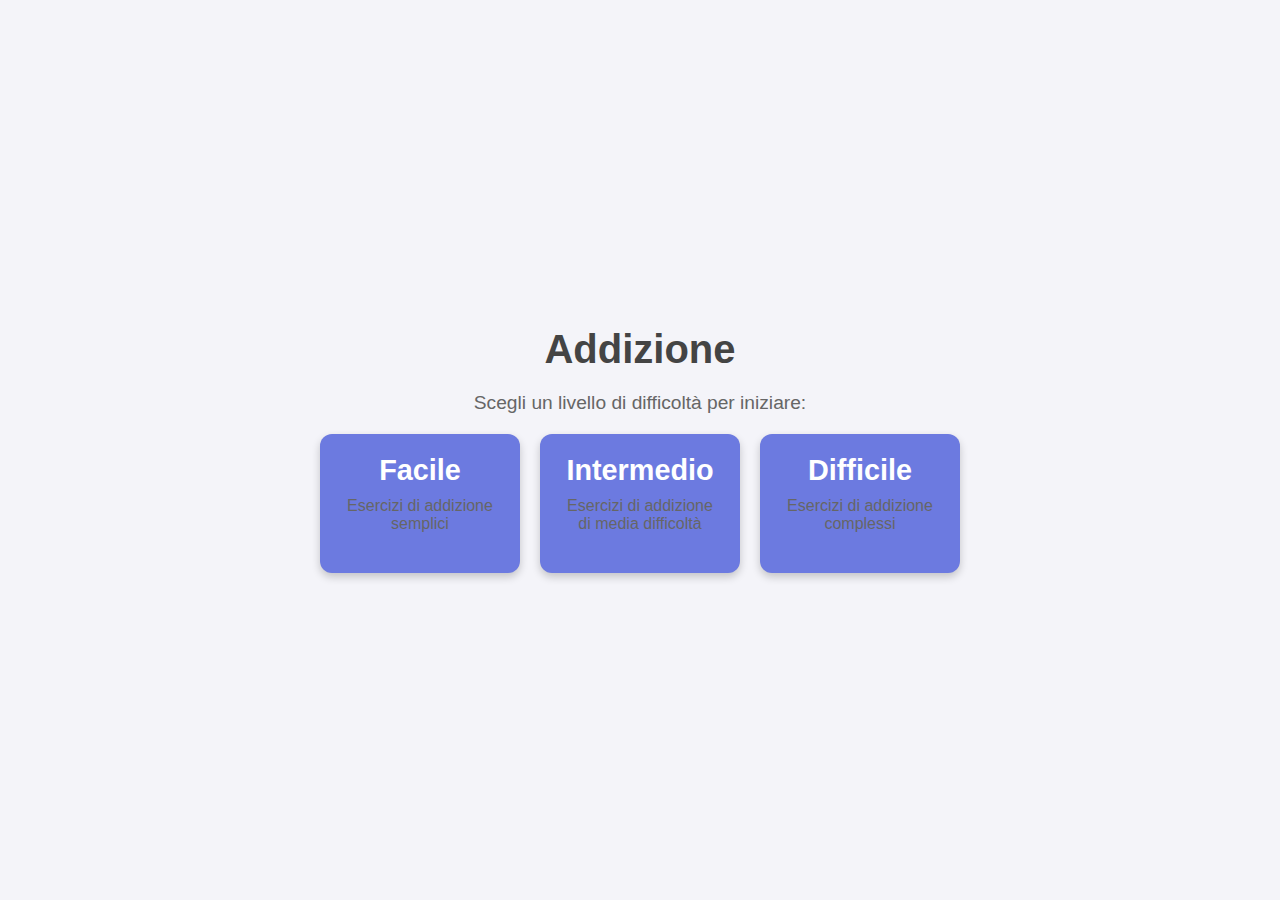
==== addition.html @ 1febdd98 "initial commit" ====
<!DOCTYPE html>
<html lang="it">
<head>
    <meta charset="UTF-8">
    <meta name="viewport" content="width=device-width, initial-scale=1.0">
    <title>Addizione - Math Game</title>
    <link rel="stylesheet" href="style.css">
</head>
<body>
    <div class="container">
        <h1>Addizione</h1>
        <p>Scegli un livello di difficoltà per iniziare:</p>
        <div class="card-container">
            <div class="card" onclick="startExercise('facile')">
                <h2>Facile</h2>
                <p>Esercizi di addizione semplici</p>
            </div>
            <div class="card" onclick="startExercise('intermedio')">
                <h2>Intermedio</h2>
                <p>Esercizi di addizione di media difficoltà</p>
            </div>
            <div class="card" onclick="startExercise('difficile')">
                <h2>Difficile</h2>
                <p>Esercizi di addizione complessi</p>
            </div>
        </div>
    </div>
    <script src="app.js"></script>
</body>
</html>
---- style.css ----
/* Global Styles */
* {
    margin: 0;
    padding: 0;
    box-sizing: border-box;
    font-family: 'Arial', sans-serif;
}

body {
    background-color: #f4f4f9;
    color: #333;
    display: flex;
    flex-direction: column;
    align-items: center;
    justify-content: center;
    min-height: 100vh;
}

header {
    background-color: #6c7ae0;
    padding: 15px;
    width: 100%;
    text-align: center;
    box-shadow: 0 4px 8px rgba(0, 0, 0, 0.1);
}

nav ul {
    list-style: none;
    display: flex;
    justify-content: center;
    gap: 20px;
}

nav ul li a {
    color: white;
    text-decoration: none;
    font-weight: bold;
    transition: color 0.3s;
}

nav ul li a:hover {
    color: #ffcc00;
}

.container {
    text-align: center;
    margin: 50px auto;
    max-width: 800px;
}

h1 {
    font-size: 2.5em;
    margin-bottom: 20px;
    color: #444;
}

p {
    font-size: 1.2em;
    margin-bottom: 20px;
    color: #666;
}

.card-container {
    display: flex;
    flex-wrap: wrap;
    gap: 20px;
    justify-content: center;
}

.card {
    background-color: #6c7ae0;
    color: white;
    padding: 20px;
    width: 200px;
    text-align: center;
    border-radius: 12px;
    box-shadow: 0 4px 8px rgba(0, 0, 0, 0.2);
    cursor: pointer;
    transition: transform 0.3s, box-shadow 0.3s;
}

.card:hover {
    transform: scale(1.05);
    box-shadow: 0 6px 12px rgba(0, 0, 0, 0.3);
    background-color: #5a68d1;
}

.card h2 {
    font-size: 1.8em;
    margin-bottom: 10px;
}

.card p {
    font-size: 1em;
}
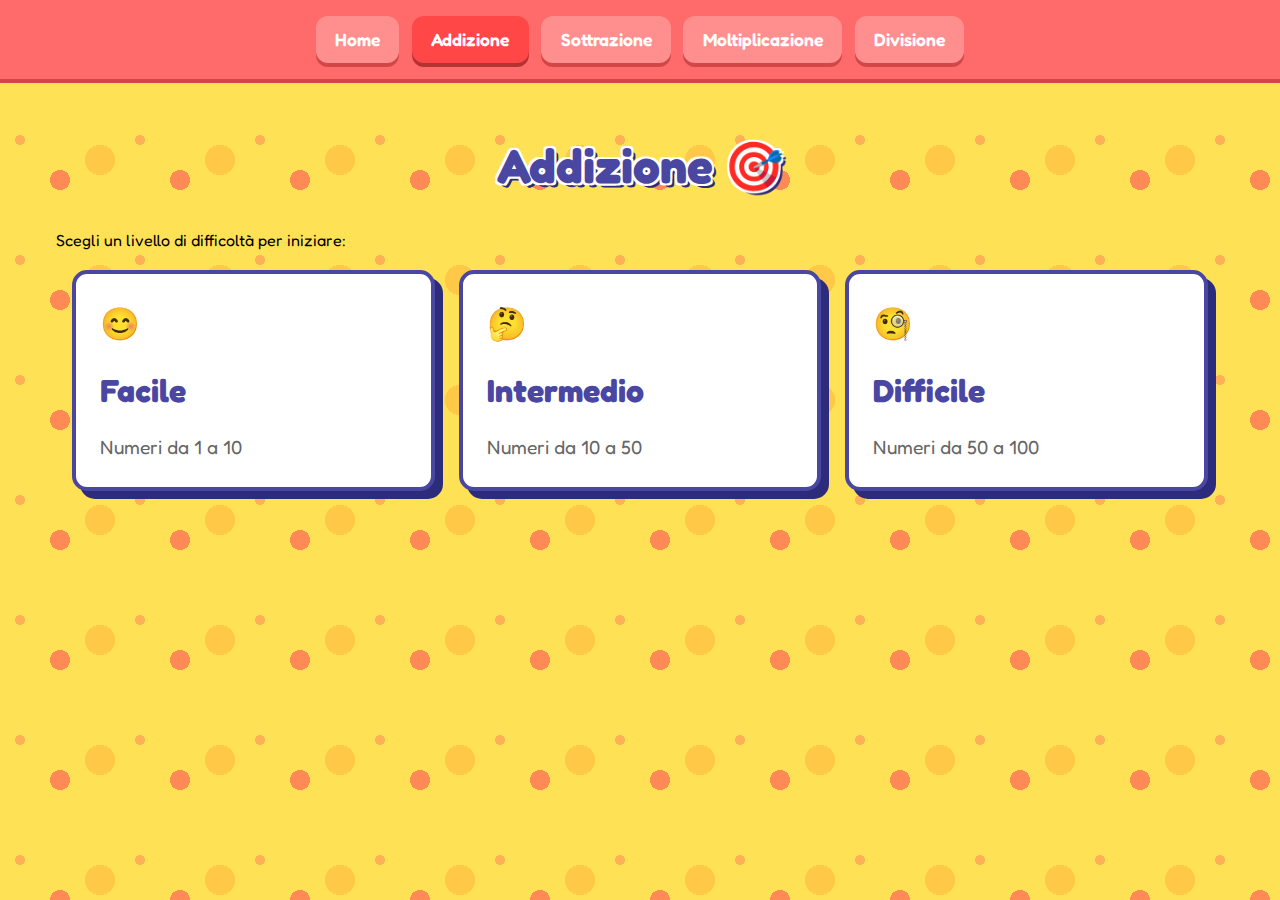
==== commit 01558787: "add operation pages" ====
--- a/addition.html
+++ b/addition.html
@@ -7,24 +7,40 @@
     <link rel="stylesheet" href="style.css">
 </head>
 <body>
+    <header>
+        <nav>
+            <ul>
+                <li><a href="index.html">Home</a></li>
+                <li><a href="addition.html" class="active">Addizione</a></li>
+                <li><a href="subtraction.html">Sottrazione</a></li>
+                <li><a href="multiplication.html">Moltiplicazione</a></li>
+                <li><a href="division.html">Divisione</a></li>
+            </ul>
+        </nav>
+    </header>
     <div class="container">
-        <h1>Addizione</h1>
-        <p>Scegli un livello di difficoltà per iniziare:</p>
-        <div class="card-container">
-            <div class="card" onclick="startExercise('facile')">
-                <h2>Facile</h2>
-                <p>Esercizi di addizione semplici</p>
-            </div>
-            <div class="card" onclick="startExercise('intermedio')">
-                <h2>Intermedio</h2>
-                <p>Esercizi di addizione di media difficoltà</p>
-            </div>
-            <div class="card" onclick="startExercise('difficile')">
-                <h2>Difficile</h2>
-                <p>Esercizi di addizione complessi</p>
+        <h1>Addizione 🎯</h1>
+        <div class="level-selection" id="levelSelection">
+            <p>Scegli un livello di difficoltà per iniziare:</p>
+            <div class="card-container">
+                <div class="card" onclick="startExercise('facile', 'addizione')">
+                    <span class="level-icon">😊</span>
+                    <h2>Facile</h2>
+                    <p>Numeri da 1 a 10</p>
+                </div>
+                <div class="card" onclick="startExercise('intermedio', 'addizione')">
+                    <span class="level-icon">🤔</span>
+                    <h2>Intermedio</h2>
+                    <p>Numeri da 10 a 50</p>
+                </div>
+                <div class="card" onclick="startExercise('difficile', 'addizione')">
+                    <span class="level-icon">🧐</span>
+                    <h2>Difficile</h2>
+                    <p>Numeri da 50 a 100</p>
+                </div>
             </div>
         </div>
     </div>
     <script src="app.js"></script>
 </body>
-</html>
+</html>--- a/style.css
+++ b/style.css
@@ -1,95 +1,564 @@
-/* Global Styles */
+@import url('https://fonts.googleapis.com/css2?family=Fredoka:wght@400;600&display=swap');
+
+/* Reset e stile base */
 * {
     margin: 0;
     padding: 0;
     box-sizing: border-box;
-    font-family: 'Arial', sans-serif;
 }
 
 body {
-    background-color: #f4f4f9;
-    color: #333;
-    display: flex;
-    flex-direction: column;
+    font-family: 'Fredoka', sans-serif;
+    line-height: 1.6;
+    background: #FFE156;
+    background-image: 
+        radial-gradient(circle at 20px 20px, #FFB156 5px, transparent 0),
+        radial-gradient(circle at 60px 60px, #FF8A56 10px, transparent 0),
+        radial-gradient(circle at 100px 40px, #FFC846 15px, transparent 0);
+    background-size: 120px 120px;
+    min-height: 100vh;
+}
+/* Stili specifici per la home page */
+.home-page {
+    background: linear-gradient(135deg, #FFE156 0%, #FF8A56 100%);
+    height: 100vh;
+    overflow: hidden;
+    position: relative;
+}
+
+.home-page::before {
+    content: '123';
+    position: absolute;
+    top: 20px;
+    left: 40px;
+    font-size: 8rem;
+    color: rgba(255, 255, 255, 0.1);
+    font-weight: bold;
+    transform: rotate(-15deg);
+}
+
+.home-page::after {
+    content: '×+÷-';
+    position: absolute;
+    bottom: 40px;
+    right: 40px;
+    font-size: 6rem;
+    color: rgba(255, 255, 255, 0.1);
+    font-weight: bold;
+    transform: rotate(15deg);
+}
+
+.hero-container {
+    display: flex;
+    justify-content: center;
+    align-items: center;
+    height: 100vh;
+    padding: 1rem;
+}
+
+.hero-content {
+    text-align: center;
+    max-width: 600px;
+    animation: fadeIn 1s ease-out;
+}
+
+.hero-title {
+    font-size: clamp(3rem, 10vw, 5rem);
+    color: white;
+    margin-bottom: 1rem;
+    text-shadow: 
+        4px 4px 0 #4A47A3,
+        8px 8px 0 rgba(74, 71, 163, 0.5);
+    animation: titlePop 1s ease-out;
+}
+
+.hero-text {
+    font-size: clamp(1.2rem, 4vw, 1.8rem);
+    color: white;
+    margin-bottom: 2rem;
+    text-shadow: 2px 2px 4px rgba(0, 0, 0, 0.2);
+    animation: slideUp 1s ease-out 0.5s both;
+}
+
+.start-button {
+    font-family: 'Fredoka', sans-serif;
+    font-size: clamp(1.2rem, 3vw, 1.5rem);
+    background-color: #4CAF50;
+    color: white;
+    border: none;
+    padding: 1rem 2.5rem;
+    border-radius: 50px;
+    cursor: pointer;
+    transition: all 0.3s ease;
+    box-shadow: 
+        0 4px 0 #2E7D32,
+        0 8px 20px rgba(0, 0, 0, 0.2);
+    animation: bounceIn 1s ease-out 1s both;
+}
+
+.start-button:hover {
+    transform: translateY(-2px);
+    box-shadow: 
+        0 6px 0 #2E7D32,
+        0 12px 24px rgba(0, 0, 0, 0.3);
+}
+
+.start-button:active {
+    transform: translateY(4px);
+    box-shadow: none;
+}
+
+/* Animazioni */
+@keyframes fadeIn {
+    from { opacity: 0; }
+    to { opacity: 1; }
+}
+
+@keyframes titlePop {
+    0% {
+        opacity: 0;
+        transform: scale(0.8);
+    }
+    50% {
+        transform: scale(1.1);
+    }
+    100% {
+        opacity: 1;
+        transform: scale(1);
+    }
+}
+
+@keyframes slideUp {
+    from {
+        opacity: 0;
+        transform: translateY(20px);
+    }
+    to {
+        opacity: 1;
+        transform: translateY(0);
+    }
+}
+
+@keyframes bounceIn {
+    0% {
+        opacity: 0;
+        transform: scale(0.3);
+    }
+    50% {
+        opacity: 0.9;
+        transform: scale(1.1);
+    }
+    80% {
+        opacity: 1;
+        transform: scale(0.9);
+    }
+    100% {
+        opacity: 1;
+        transform: scale(1);
+    }
+}
+
+/* Floating animations for background elements */
+@keyframes float {
+    0%, 100% { transform: translate(0, 0) rotate(-15deg); }
+    50% { transform: translate(10px, -10px) rotate(-12deg); }
+}
+
+@keyframes floatReverse {
+    0%, 100% { transform: translate(0, 0) rotate(15deg); }
+    50% { transform: translate(-10px, 10px) rotate(12deg); }
+}
+
+.home-page::before {
+    animation: float 6s ease-in-out infinite;
+}
+
+.home-page::after {
+    animation: floatReverse 8s ease-in-out infinite;
+}
+
+/* Media Queries */
+@media (max-width: 768px) {
+    .hero-container {
+        padding: 2rem;
+    }
+    
+    .home-page::before,
+    .home-page::after {
+        font-size: 4rem;
+    }
+}
+/* Header e navigazione */
+header {
+    background-color: #FF6B6B;
+    padding: 0.5rem;
+    box-shadow: 0 4px 0 #D14747;
+    position: relative;
+    z-index: 10;
+}
+
+nav ul {
+    list-style: none;
+    display: flex;
+    justify-content: center;
+    flex-wrap: wrap;
+    gap: 0.8rem;
+    max-width: 1200px;
+    margin: 0 auto;
+    padding: 0.5rem;
+}
+
+nav a {
+    text-decoration: none;
+    color: white;
+    font-size: 1.1rem;
+    font-weight: 600;
+    padding: 0.6rem 1.2rem;
+    border-radius: 12px;
+    background-color: #FF8E8E;
+    transition: all 0.2s ease;
+    box-shadow: 0 4px 0 #D14747;
+    display: inline-block;
+}
+
+nav a:hover {
+    transform: translateY(2px);
+    box-shadow: 0 2px 0 #D14747;
+}
+
+nav a:active {
+    transform: translateY(4px);
+    box-shadow: none;
+}
+
+nav a.active {
+    background-color: #FF4747;
+    box-shadow: 0 4px 0 #B33333;
+}
+
+/* Container principale */
+.container {
+    max-width: 1200px;
+    margin: 2rem auto;
+    padding: 1rem;
+}
+
+h1 {
+    text-align: center;
+    color: #4A47A3;
+    font-size: clamp(2rem, 5vw, 3rem);
+    margin-bottom: 1.5rem;
+    text-shadow: 
+        -2px -2px 0 white,
+        2px -2px 0 white,
+        -2px 2px 0 white,
+        2px 2px 0 white,
+        4px 4px 0 #2D2B7C;
+}
+
+/* Cards dei livelli */
+.card-container {
+    display: grid;
+    grid-template-columns: repeat(auto-fit, minmax(250px, 1fr));
+    gap: 1.5rem;
+    padding: 1rem;
+}
+
+.card {
+    background: white;
+    border-radius: 15px;
+    padding: 1.5rem;
+    cursor: pointer;
+    transition: all 0.2s ease;
+    position: relative;
+    border: 4px solid #4A47A3;
+    box-shadow: 8px 8px 0 #2D2B7C;
+}
+
+.card:hover {
+    transform: translate(-4px, -4px);
+    box-shadow: 12px 12px 0 #2D2B7C;
+}
+
+.card:active {
+    transform: translate(4px, 4px);
+    box-shadow: 4px 4px 0 #2D2B7C;
+}
+
+.card h2 {
+    color: #4A47A3;
+    font-size: clamp(1.5rem, 4vw, 2rem);
+    margin-bottom: 1rem;
+}
+
+.card p {
+    color: #666;
+    font-size: clamp(1rem, 3vw, 1.2rem);
+}
+
+.level-icon {
+    font-size: 2rem;
+    display: block;
+    margin-bottom: 1rem;
+}
+
+/* Esercizi in colonna */
+.exercise-container {
+    background: white;
+    border-radius: 20px;
+    padding: 2rem;
+    margin-top: 2rem;
+    border: 4px solid #4A47A3;
+    box-shadow: 8px 8px 0 #2D2B7C;
+    max-width: 600px;
+    margin-left: auto;
+    margin-right: auto;
+}
+
+.column-operation {
+    background: white;
+    border-radius: 12px;
+    padding: 2rem;
+    margin: 2rem auto;
+    max-width: 400px;
+}
+
+.operation-grid {
+    display: grid;
+    gap: 0.5rem;
+    font-size: 2rem;
+    font-family: 'Courier New', monospace;
+    justify-content: center;
+    margin-bottom: 1rem;
+}
+
+.operation-row {
+    display: flex;
+    justify-content: flex-end;
+    align-items: center;
+    gap: 1rem;
+}
+
+.digit {
+    width: 2rem;
+    height: 2.5rem;
+    display: flex;
     align-items: center;
     justify-content: center;
-    min-height: 100vh;
-}
-
-header {
-    background-color: #6c7ae0;
-    padding: 15px;
-    width: 100%;
+    font-weight: bold;
+    color: #4A47A3;
+}
+
+.operation-symbol {
+    margin-right: 1rem;
+    color: #4A47A3;
+}
+
+.operation-line {
+    height: 3px;
+    background-color: #4A47A3;
+    margin: 0.5rem 0;
+    grid-column: 1 / -1;
+}
+
+.input-grid {
+    display: flex;
+    justify-content: center;
+    margin-top: 1rem;
+}
+
+.input-row {
+    display: flex;
+    gap: 0.5rem;
+}
+
+.digit-input {
+    width: 2rem;
+    height: 2.5rem;
+    border: 2px solid #4A47A3;
+    border-radius: 6px;
+    font-size: 2rem;
     text-align: center;
-    box-shadow: 0 4px 8px rgba(0, 0, 0, 0.1);
-}
-
-nav ul {
-    list-style: none;
+    font-family: 'Courier New', monospace;
+}
+
+.digit-input:focus {
+    outline: none;
+    border-color: #FF6B6B;
+    box-shadow: 0 0 0 2px rgba(255,107,107,0.2);
+}
+
+/* Barra di progresso */
+.progress-bar {
+    background: #eee;
+    height: 20px;
+    border-radius: 10px;
+    margin: 1rem 0;
+    overflow: hidden;
+    position: relative;
+}
+
+.progress {
+    background: linear-gradient(90deg, #4CAF50, #8BC34A);
+    height: 100%;
+    transition: width 0.3s ease;
+}
+
+.progress-bar span {
+    position: absolute;
+    left: 50%;
+    top: 50%;
+    transform: translate(-50%, -50%);
+    color: #333;
+    font-size: 0.8rem;
+    font-weight: bold;
+}
+
+/* Bottoni e controlli */
+.controls {
     display: flex;
     justify-content: center;
-    gap: 20px;
-}
-
-nav ul li a {
+    gap: 1rem;
+    margin-top: 2rem;
+}
+
+.check-button {
+    background-color: #4CAF50;
     color: white;
+    border: none;
+    padding: 0.8rem 1.5rem;
+    border-radius: 12px;
+    font-size: clamp(1rem, 3vw, 1.2rem);
+    cursor: pointer;
+    transition: all 0.2s ease;
+    font-family: 'Fredoka', sans-serif;
+    font-weight: 600;
+    box-shadow: 0 4px 0 #2E7D32;
+}
+
+.check-button:hover {
+    transform: translateY(2px);
+    box-shadow: 0 2px 0 #2E7D32;
+}
+
+.check-button:active {
+    transform: translateY(4px);
+    box-shadow: none;
+}
+
+/* Feedback e messaggi */
+.feedback {
+    text-align: center;
+    font-size: 1.2rem;
+    margin-top: 1rem;
+    padding: 1rem;
+    border-radius: 12px;
+}
+
+.feedback.correct {
+    background-color: #C3FFE8;
+    color: #2E7D32;
+    border: 3px solid #4CAF50;
+}
+
+.feedback.incorrect {
+    background-color: #FFE5E5;
+    color: #D32F2F;
+    border: 3px solid #FF6B6B;
+}
+
+/* Completamento livello */
+.level-complete {
+    text-align: center;
+    padding: 2rem;
+}
+
+.level-complete h2 {
+    color: #4CAF50;
+    margin-bottom: 1rem;
+}
+
+/* Animazioni */
+@keyframes pop {
+    0% { transform: scale(1); }
+    50% { transform: scale(1.1); }
+    100% { transform: scale(1); }
+}
+
+.celebrate {
+    animation: pop 0.3s ease;
+}
+
+/* Media Queries */
+@media (max-width: 768px) {
+    nav ul {
+        flex-direction: column;
+        align-items: center;
+    }
+    
+    nav a {
+        width: 100%;
+        text-align: center;
+    }
+    
+    .card-container {
+        grid-template-columns: 1fr;
+        padding: 0.5rem;
+    }
+    
+    .exercise-container {
+        margin: 1rem;
+        padding: 1rem;
+    }
+    
+    .digit-input {
+        width: 1.8rem;
+        height: 2.2rem;
+        font-size: 1.5rem;
+    }
+    
+    .operation-grid {
+        font-size: 1.5rem;
+    }
+}
+
+/* Home page */
+.operations-grid {
+    display: grid;
+    grid-template-columns: repeat(auto-fit, minmax(250px, 1fr));
+    gap: 2rem;
+    padding: 1rem;
+}
+
+.operation-card {
     text-decoration: none;
-    font-weight: bold;
-    transition: color 0.3s;
-}
-
-nav ul li a:hover {
-    color: #ffcc00;
-}
-
-.container {
+    background: white;
+    border-radius: 15px;
+    padding: 2rem;
     text-align: center;
-    margin: 50px auto;
-    max-width: 800px;
-}
-
-h1 {
-    font-size: 2.5em;
-    margin-bottom: 20px;
-    color: #444;
-}
-
-p {
-    font-size: 1.2em;
-    margin-bottom: 20px;
+    border: 4px solid #4A47A3;
+    box-shadow: 8px 8px 0 #2D2B7C;
+    transition: all 0.2s ease;
+}
+
+.operation-card:hover {
+    transform: translate(-4px, -4px);
+    box-shadow: 12px 12px 0 #2D2B7C;
+}
+
+.operation-symbol {
+    font-size: 3rem;
+    color: #4A47A3;
+    display: block;
+    margin-bottom: 1rem;
+}
+
+.operation-card h3 {
+    color: #4A47A3;
+    font-size: 1.5rem;
+    margin-bottom: 0.5rem;
+}
+
+.operation-card p {
     color: #666;
-}
-
-.card-container {
-    display: flex;
-    flex-wrap: wrap;
-    gap: 20px;
-    justify-content: center;
-}
-
-.card {
-    background-color: #6c7ae0;
-    color: white;
-    padding: 20px;
-    width: 200px;
-    text-align: center;
-    border-radius: 12px;
-    box-shadow: 0 4px 8px rgba(0, 0, 0, 0.2);
-    cursor: pointer;
-    transition: transform 0.3s, box-shadow 0.3s;
-}
-
-.card:hover {
-    transform: scale(1.05);
-    box-shadow: 0 6px 12px rgba(0, 0, 0, 0.3);
-    background-color: #5a68d1;
-}
-
-.card h2 {
-    font-size: 1.8em;
-    margin-bottom: 10px;
-}
-
-.card p {
-    font-size: 1em;
-}
+}